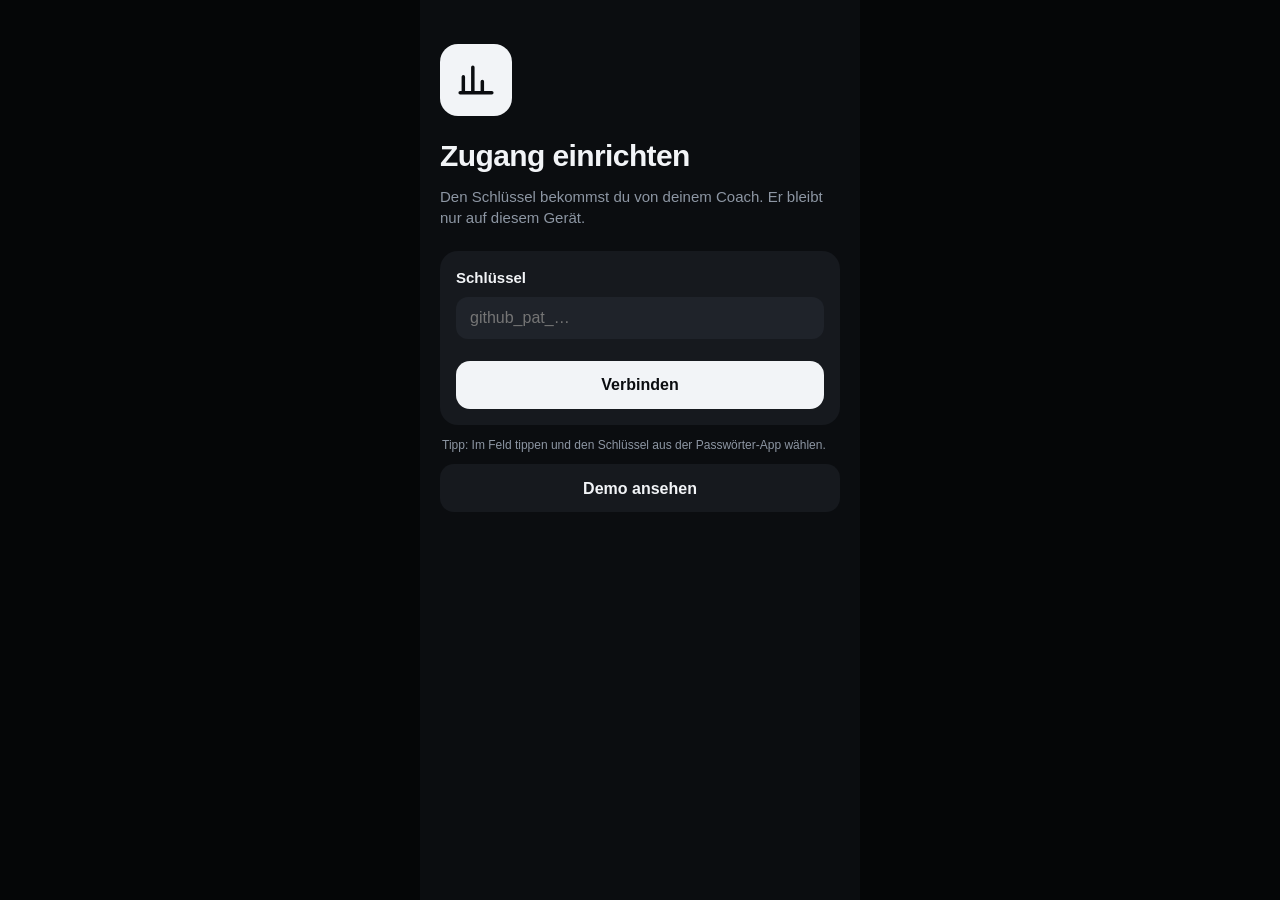
==== index.html @ 3b49b87d "Statusleiste geräteunabhängig: sticky Fläche statt fixed + Messung; Tab-Symbole mittig - Fläche hint" ====
<!doctype html>
<html lang="de">
<head>
  <meta charset="utf-8">
  <meta name="viewport" content="width=device-width, initial-scale=1, viewport-fit=cover">
  <!-- Nur eigene Dateien und die GitHub-API; keine Fremdskripte, keine Tracker -->
  <meta http-equiv="Content-Security-Policy"
        content="default-src 'self'; connect-src 'self' https://api.github.com; script-src 'self'; style-src 'self' 'unsafe-inline'; img-src 'self' data:; manifest-src 'self'; base-uri 'none'; form-action 'none'">
  <meta name="referrer" content="no-referrer">
  <meta name="theme-color" content="#0b0d10">
  <meta name="apple-mobile-web-app-capable" content="yes">
  <meta name="apple-mobile-web-app-status-bar-style" content="black-translucent">
  <meta name="apple-mobile-web-app-title" content="Training">
  <link rel="manifest" href="manifest.webmanifest">
  <link rel="apple-touch-icon" href="icon-180.png">
  <link rel="icon" href="icon.svg" type="image/svg+xml">
  <link rel="stylesheet" href="farben.css">
  <link rel="stylesheet" href="stil.css">
  <title>Trainingsplan</title>
</head>
<body>
  <div class="statusleiste" aria-hidden="true"></div>
  <div class="app">
    <div class="ziehen" id="ziehen" hidden></div>
    <header class="topbar" id="topbar" hidden></header>
    <main id="inhalt"><p class="laden">Lade Plan …</p></main>
  </div>

  <nav class="tabs" id="tabs" hidden>
    <a href="#heute" data-tab="heute">
      <svg viewBox="0 0 24 24"><circle cx="12" cy="12" r="4"/><path d="M12 2v3M12 19v3M2 12h3M19 12h3M4.9 4.9l2.1 2.1M17 17l2.1 2.1M4.9 19.1 7 17M17 7l2.1-2.1"/></svg>
      Heute
    </a>
    <a href="#woche" data-tab="woche">
      <svg viewBox="0 0 24 24"><rect x="3" y="5" width="18" height="16" rx="3"/><path d="M3 10h18M8 3v4M16 3v4"/></svg>
      Woche
    </a>
    <a href="#uebungen" data-tab="uebungen">
      <svg viewBox="0 0 24 24"><path d="M9 6h11M9 12h11M9 18h11"/><circle cx="4.5" cy="6" r="1.2"/><circle cx="4.5" cy="12" r="1.2"/><circle cx="4.5" cy="18" r="1.2"/></svg>
      Übungen
    </a>
    <a href="#block" data-tab="block">
      <svg viewBox="0 0 24 24"><path d="M4 20V10M10 20V4M16 20v-7M22 20H2"/></svg>
      Block
    </a>
  </nav>

  <div class="sheet-hintergrund" id="sheet" hidden>
    <div class="sheet" role="dialog" aria-modal="true" id="sheet-inhalt"></div>
  </div>
  <div class="toast" id="toast" hidden></div>
  <div class="wartet-chip" id="wartet" hidden></div>

  <script src="quelle.js"></script>
  <script src="app.js"></script>
</body>
</html>
---- farben.css ----
/* Farbverzeichnis – die einzige Stelle, an der Farbwerte stehen.

   Ebene 1 „Palette“: rohe Farbwerte, benannt nach Farbton.
   Ebene 2 „Rollen“:  Bedeutungen, die die Oberfläche verwendet (stil.css
                      nutzt ausschließlich diese).

   Farbe tauschen: Wert in der Palette ändern (wirkt überall, wo der Ton
   vorkommt) oder eine Rolle auf einen anderen Palettenton zeigen lassen
   (wirkt nur für diese Bedeutung).

   Neue Übungskategorie, Sportart oder Phase: nur nach Genehmigung; dabei
   hier eine Farbe festlegen (siehe docs/datenformat.md → Feste Listen).
   Ohne eigene Rolle erscheint der Eintrag grau (--farbe-standard).

   Stand 2026-09-15: dunkler Modus festgelegt; Akzent noch offen (vorläufig
   neutral hell). */

:root {
  /* ---------- Ebene 1: Palette ---------- */

  /* Grautöne der Oberfläche */
  --grau-950: #050607;
  --grau-900: #0b0d10;
  --grau-850: #16191e;
  --grau-800: #1f232a;
  --grau-750: #2a2f37;
  --grau-700: #3a404a;
  --grau-400: #8d96a3;
  --grau-50: #f2f4f7;
  --weiss: #ffffff;

  /* Zonen */
  --blaugrau: #6f8ba5;
  --gruen: #36d08a;
  --gelb: #f3c443;
  --orange: #ff8a3d;
  --rot: #ff4d61;

  /* Sportarten und Übungskategorien */
  --violett: #b28cff;
  --violett-hell: #d8c6ff;
  --violett-dunkel: #8b5cf6;
  --zitronengelb: #ffea76;
  --kornblau: #6395ee;
  --rosa: #fd95c1;
  --altrosa: #c17d9c;
  --eisweiss: #f0f7fd;
  --mintgruen: #6bd28d;
  --mintgruen-hell: #a3e4ba;

  /* Phasen */
  --phase-hellgruen: #c2e4bd;
  --phase-hellblau: #8fb8de;
  --phase-blau: #4074b6;
  --phase-tuerkis: #6dd9ce;
  --phase-hellrot: #ff5353;
  --phase-flieder: #cfbbfa;
  --phase-karmin: #cf0d2f;
  --phase-grau: #96a2af;

  /* ---------- Ebene 2: Rollen ---------- */

  /* Flächen und Text */
  --farbe-grund-aussen: var(--grau-950);   /* neben der App (breiter Bildschirm) */
  --farbe-grund: var(--grau-900);
  --farbe-flaeche: var(--grau-850);        /* Karten */
  --farbe-flaeche-2: var(--grau-800);      /* Elemente in Karten */
  --farbe-linie: var(--grau-750);
  --farbe-neutral: var(--grau-700);        /* Abschnitt ohne Zone */
  --farbe-standard: var(--grau-400);       /* Eintrag ohne eigene Farbe */
  --farbe-text: var(--grau-50);
  --farbe-text-leise: var(--grau-400);
  --farbe-text-auf-farbe: var(--grau-900); /* Schrift auf hellen farbigen Flächen */
  --farbe-abdunkeln: rgb(0 0 0 / 0.6);     /* hinter dem Übungsblatt */

  /* Akzent: antippbar, aktiv, hervorgehoben – NOCH OFFEN, vorläufig neutral */
  --farbe-akzent: var(--grau-50);
  --farbe-text-auf-akzent: var(--grau-900);

  /* Trainingszonen (kühl → heiß) */
  --farbe-zone-1: var(--blaugrau);
  --farbe-zone-2: var(--gruen);
  --farbe-zone-3: var(--gelb);
  --farbe-zone-4: var(--orange);
  --farbe-zone-5: var(--rot);

  /* Sportarten */
  --farbe-sport-kraft: var(--violett);
  --farbe-sport-rad: var(--zitronengelb);
  --farbe-sport-schwimmen: var(--kornblau);
  --farbe-sport-laufen: var(--rosa);
  --farbe-sport-wandern: var(--altrosa);
  --farbe-sport-ski: var(--eisweiss);
  --farbe-sport-mobility: var(--mintgruen);
  --farbe-sport-koppel: var(--farbe-standard);
  --farbe-sport-sonstiges: var(--farbe-standard);

  /* Übungskategorien */
  --farbe-kategorie-mobility: var(--mintgruen);
  --farbe-kategorie-faszien: var(--mintgruen-hell);
  --farbe-kategorie-kraft: var(--violett);
  --farbe-kategorie-core: var(--violett-hell);
  --farbe-kategorie-plyometrie: var(--violett-dunkel);
  --farbe-kategorie-lauf-abc: var(--farbe-sport-laufen);
  --farbe-kategorie-aufwaermen: var(--farbe-standard);

  /* Phasen: Fläche und passende Schrift (schwarz oder weiß, keine Aufhellung) */
  --farbe-phase-eingewoehnung: var(--phase-hellgruen);
  --farbe-phase-eingewoehnung-text: var(--grau-900);
  --farbe-phase-grundlage: var(--phase-hellblau);
  --farbe-phase-grundlage-text: var(--grau-900);
  --farbe-phase-aufbau: var(--phase-blau);
  --farbe-phase-aufbau-text: var(--weiss);
  --farbe-phase-entlastung: var(--phase-tuerkis);
  --farbe-phase-entlastung-text: var(--grau-900);
  --farbe-phase-peak: var(--phase-hellrot);
  --farbe-phase-peak-text: var(--grau-900);
  --farbe-phase-taper: var(--phase-flieder);
  --farbe-phase-taper-text: var(--grau-900);
  --farbe-phase-wettkampf: var(--phase-karmin);
  --farbe-phase-wettkampf-text: var(--weiss);
  --farbe-phase-pause: var(--phase-grau);
  --farbe-phase-pause-text: var(--grau-900);

  /* Hinweise und Zustände */
  --farbe-hinweis-coach: var(--farbe-akzent);
  --farbe-fehler: var(--rot);
  --farbe-ausgelassen: var(--grau-700);
  --farbe-warnung: var(--gelb);             /* Kein Zugriff, wartet auf Verbindung */
}
---- stil.css ----
@charset "utf-8";
/* Entwurf A „Heute“: Layout und Formen. Farben nur über Rollen aus farben.css. */

:root {
  --radius: 18px;
  /* Tab-Leiste wie iOS: 49 pt Bedienfläche, darunter der Bereich des Home-Balkens */
  --tabs-hoehe: 50px;
  /* Sichere Ränder (Notch/Dynamic Island, Home-Balken) – vom Gerät geliefert, je iPhone verschieden */
  --rand-oben: env(safe-area-inset-top, 0px);
  --rand-unten: env(safe-area-inset-bottom, 0px);
  /* Unter der Tab-Leiste reicht weniger als der volle Home-Balken-Bereich (Leiste wirkt sonst zu hoch) */
  --rand-unten-tabs: max(calc(var(--rand-unten) - 12px), 6px);
}

* { box-sizing: border-box; }
[hidden] { display: none !important; }
html { -webkit-text-size-adjust: 100%; background: var(--farbe-grund); }

/* Hinter der Statusleiste (Uhr, Akku): Fläche, damit gescrollter Inhalt nicht darunter
   durchscheint. Bewusst „sticky“ im normalen Seitenfluss statt „fixed“: Feste Elemente
   rechnet iOS in der Home-Bildschirm-App je nach Version ab der Unterkante der
   Statusleiste. Die Höhe liefert jedes Gerät selbst (env) – kein Messen, kein Modellwissen.
   Die negative Außenkante sorgt dafür, dass die Fläche keinen Platz belegt. */
.statusleiste {
  position: sticky; top: 0; z-index: 45; display: block;
  height: var(--rand-oben); margin-bottom: calc(-1 * var(--rand-oben));
  pointer-events: none;
  background: color-mix(in srgb, var(--farbe-grund) 92%, transparent);
  backdrop-filter: blur(16px); -webkit-backdrop-filter: blur(16px);
}
body {
  margin: 0;
  background: var(--farbe-grund-aussen);
  color: var(--farbe-text);
  font: 15px/1.45 -apple-system, BlinkMacSystemFont, "SF Pro Text", "Segoe UI", Roboto, sans-serif;
  font-variant-numeric: tabular-nums;
  -webkit-font-smoothing: antialiased;
}
body.gesperrt { overflow: hidden; }
a { color: inherit; text-decoration: none; }
button { font: inherit; color: inherit; background: none; border: 0; padding: 0; cursor: pointer; text-align: left; }
h1, h2, h3 { margin: 0; letter-spacing: -0.02em; }

.app {
  max-width: 440px;
  min-height: 100dvh;
  margin: 0 auto;
  background: var(--farbe-grund);
  padding: 0 16px calc(var(--tabs-hoehe) + 28px + var(--rand-unten-tabs));
}

/* ---------- Kopfleiste ---------- */
.topbar {
  position: sticky; top: 0; z-index: 10;
  display: flex; justify-content: space-between; align-items: center; gap: 8px;
  margin: 0 -16px; padding: calc(6px + var(--rand-oben)) 16px 8px;
  background: color-mix(in srgb, var(--farbe-grund) 85%, transparent);
  backdrop-filter: blur(16px); -webkit-backdrop-filter: blur(16px);
}
.knopf {
  display: inline-flex; align-items: center; gap: 6px;
  height: 34px; padding: 0 12px; border-radius: 99px;
  background: var(--farbe-flaeche); font-size: 13px; font-weight: 600;
}
.knopf span { color: var(--farbe-text-leise); font-weight: 500; }
.knopf.stand .dreh { color: var(--farbe-akzent); font-size: 16px; display: inline-block; }
.knopf.stand.dreht .dreh { animation: drehen .7s linear infinite; }
@keyframes drehen { to { transform: rotate(360deg); } }
.zurueck { color: var(--farbe-akzent); }

/* ---------- Typo-Bausteine ---------- */
.titel { padding: 8px 0 18px; }
.titel h1 { font-size: 34px; font-weight: 800; line-height: 1.1; }
.ueber {
  margin: 0 0 4px; font-size: 12px; font-weight: 600; letter-spacing: .06em;
  text-transform: uppercase; color: var(--farbe-text-leise);
  display: flex; align-items: center; gap: 6px; flex-wrap: wrap;
}
.unter { margin: 6px 0 0; color: var(--farbe-text-leise); display: flex; align-items: center; gap: 6px; flex-wrap: wrap; }
.leise { color: var(--farbe-text-leise); }
.klein { font-size: 13px; margin: 6px 0; }
.abschnitt {
  display: flex; justify-content: space-between; align-items: baseline;
  margin: 28px 0 10px; font-size: 20px; font-weight: 700;
}
.abschnitt a { font-size: 14px; font-weight: 600; color: var(--farbe-akzent); }
.abschnitt small { font-size: 14px; color: var(--farbe-text-leise); font-weight: 500; }
.laden { color: var(--farbe-text-leise); padding: 40px 0; text-align: center; }

/* ---------- Karten ---------- */
.karte {
  display: block; position: relative;
  background: var(--farbe-flaeche); border-radius: var(--radius);
  padding: 16px; margin-bottom: 12px;
}
.karte.liste { padding: 4px 0; }
.karte.gross { padding: 18px; overflow: hidden; }
.karte.gross::before {
  content: ""; position: absolute; inset: 0 auto 0 0; width: 4px;
  background: var(--sp, var(--farbe-akzent));
}
.karte.gross h3 { font-size: 22px; font-weight: 750; margin: 10px 0 6px; line-height: 1.2; }
.karte-kopf { display: flex; align-items: center; gap: 8px; font-size: 13px; color: var(--farbe-text-leise); }
.karte-kopf .icon { font-size: 18px; }
.karte-kopf .dauer { margin-left: auto; color: var(--farbe-text); font-weight: 700; font-size: 15px; }
.ziel { margin: 0 0 12px; color: var(--farbe-text-leise); }
.mehr { display: block; margin-top: 12px; color: var(--farbe-akzent); font-weight: 600; font-size: 14px; }
.ruhetag h3 { font-size: 20px; margin: 2px 0 10px; }
.fehler { border: 1px solid var(--farbe-fehler); }

/* Sportfarbe als lokale Variable --sp */
.sp-kraft { --sp: var(--farbe-sport-kraft); }
.sp-rad { --sp: var(--farbe-sport-rad); }
.sp-laufen { --sp: var(--farbe-sport-laufen); }
.sp-mobility, .sp-core { --sp: var(--farbe-sport-mobility); }
.sp-schwimmen { --sp: var(--farbe-sport-schwimmen); }
.sp-wandern { --sp: var(--farbe-sport-wandern); }
.sp-ski { --sp: var(--farbe-sport-ski); }
.sp-koppel { --sp: var(--farbe-sport-koppel); }
.sp-sonstiges { --sp: var(--farbe-sport-sonstiges); }
/* unbekannte Sportart: kein --sp → Standardgrau über den Rückfallwert var(--sp, …) */

/* Pflicht / Optional / Mobility */
.art {
  font-size: 11px; font-weight: 700; letter-spacing: .04em; text-transform: uppercase;
  padding: 2px 7px; border-radius: 6px;
}
.art-pflicht { background: var(--farbe-akzent); color: var(--farbe-text-auf-akzent); }
.art-optional { border: 1px solid var(--farbe-linie); color: var(--farbe-text-leise); }
.art-mob { background: color-mix(in srgb, var(--farbe-sport-mobility) 18%, transparent); color: var(--farbe-sport-mobility); }

/* Phase als lokale Variablen --wt (Fläche) und --wt-text (Schrift, schwarz oder weiß) */
[class*="wt-"] { --wt: var(--farbe-standard); --wt-text: var(--farbe-text-auf-farbe); }
.wt-eingewoehnung { --wt: var(--farbe-phase-eingewoehnung); --wt-text: var(--farbe-phase-eingewoehnung-text); }
.wt-grundlage { --wt: var(--farbe-phase-grundlage); --wt-text: var(--farbe-phase-grundlage-text); }
.wt-aufbau { --wt: var(--farbe-phase-aufbau); --wt-text: var(--farbe-phase-aufbau-text); }
.wt-entlastung { --wt: var(--farbe-phase-entlastung); --wt-text: var(--farbe-phase-entlastung-text); }
.wt-peak { --wt: var(--farbe-phase-peak); --wt-text: var(--farbe-phase-peak-text); }
.wt-taper { --wt: var(--farbe-phase-taper); --wt-text: var(--farbe-phase-taper-text); }
.wt-wettkampf { --wt: var(--farbe-phase-wettkampf); --wt-text: var(--farbe-phase-wettkampf-text); }
.wt-pause { --wt: var(--farbe-phase-pause); --wt-text: var(--farbe-phase-pause-text); }
.typ {
  font-size: 12px; font-weight: 700; padding: 2px 8px; border-radius: 99px; text-transform: none; letter-spacing: 0;
  background: var(--wt); color: var(--wt-text);
}
.typ-flaeche { background: var(--wt); color: var(--wt-text); }

/* ---------- Chips & Zonen ---------- */
.chips { display: flex; flex-wrap: wrap; gap: 6px; margin-top: 10px; }
.chip {
  font-size: 13px; font-weight: 600; padding: 4px 9px; border-radius: 8px;
  background: var(--farbe-flaeche-2); white-space: nowrap;
}
.chip.leise { font-weight: 500; }
.chip.abgeleitet { background: transparent; border: 1px dashed var(--farbe-linie); color: var(--farbe-text-leise); }
.chip.zone { color: var(--farbe-text-auf-farbe); font-weight: 800; }
.z-Z1 { background: var(--farbe-zone-1); } .z-Z2 { background: var(--farbe-zone-2); }
.z-Z3 { background: var(--farbe-zone-3); } .z-Z4 { background: var(--farbe-zone-4); }
.z-Z5 { background: var(--farbe-zone-5); } .z-x { background: var(--farbe-neutral); }

/* Blockdiagramm */
.diagramm { display: flex; align-items: flex-end; gap: 2px; height: 44px; margin: 6px 0 4px; }
.diagramm.gross { height: 96px; }
.seg { border-radius: 4px 4px 2px 2px; min-width: 3px; }
.seg-pause { opacity: .55; }
.achse { display: flex; justify-content: space-between; font-size: 11px; color: var(--farbe-text-leise); margin-top: 4px; }
.legende { display: flex; gap: 12px; margin-top: 12px; font-size: 12px; color: var(--farbe-text-leise); }
.legende i { display: inline-block; width: 10px; height: 10px; border-radius: 3px; margin-right: 4px; vertical-align: -1px; }

/* ---------- Status-Punkte ----------
   geplant:     Pflicht gefüllt, optional/Mobility nur Ring
   erledigt:    gefüllt mit Häkchen
   teilweise:   halb gefüllt
   ausgelassen: grauer Ring, Titel durchgestrichen */
.p {
  --gr: 10px;
  flex: none; display: inline-grid; place-items: center;
  width: var(--gr); height: var(--gr); border-radius: 50%;
  border: 2px solid var(--sp, var(--farbe-text-leise)); background: transparent;
  font-style: normal; font-size: calc(var(--gr) * .6); font-weight: 900; line-height: 1;
  color: var(--farbe-text-auf-farbe);
}
.p.voll, .p.st-erledigt { background: var(--sp); }
.p.st-erledigt::after { content: "\2713"; }
.p.st-teilweise { background: linear-gradient(90deg, var(--sp) 50%, transparent 50%); }
.p.st-ausgelassen { border-color: var(--farbe-ausgelassen); background: transparent; }
.p.gross { --gr: 18px; }
.p.klein { --gr: 9px; border-width: 1.5px; }
.p.klein.st-erledigt::after { content: none; }
.ist-ausgelassen b, .ist-ausgelassen h1 { text-decoration: line-through; text-decoration-color: var(--farbe-text-leise); }
.ist-ausgelassen { opacity: .6; }
.karte.gross.ist-ausgelassen { opacity: 1; }
.karte.gross.ist-ausgelassen > :not(.karte-fuss),
.karte.gross.ist-ausgelassen .mehr { opacity: .6; }
.status { font-weight: 700; color: var(--farbe-text); }

/* ---------- Zeilen ---------- */
.zeile, .uebung-zeile {
  display: flex; align-items: center; gap: 12px; width: 100%;
  padding: 12px 14px; background: var(--farbe-flaeche); border-radius: 14px; margin-bottom: 6px;
}
.karte.liste .uebung-zeile, .karte.liste .woche-zeile { border-radius: 0; margin: 0; background: none; }
.karte.liste > * + * { border-top: 1px solid var(--farbe-linie); }
.zeile-text { flex: 1; min-width: 0; display: flex; flex-direction: column; }
.zeile-text b { font-weight: 600; }
.zeile-text small { color: var(--farbe-text-leise); font-size: 13px; }
.zeile-text small.akzent { color: var(--farbe-akzent); }
.pfeil-rechts { color: var(--farbe-text-leise); font-size: 20px; }
.nr {
  flex: none; width: 26px; height: 26px; border-radius: 50%; display: grid; place-items: center;
  background: var(--farbe-flaeche-2); font-size: 13px; font-weight: 700;
}
.marke { font-size: 11px; font-weight: 700; color: var(--farbe-akzent); white-space: nowrap; }
.kat-punkt { display: inline-block; width: 10px; height: 10px; border-radius: 3px; flex: none; background: var(--farbe-standard); }
.kat-mobility { background: var(--farbe-kategorie-mobility); }
.kat-faszien { background: var(--farbe-kategorie-faszien); }
.kat-core { background: var(--farbe-kategorie-core); }
.kat-kraft { background: var(--farbe-kategorie-kraft); }
.kat-plyometrie { background: var(--farbe-kategorie-plyometrie); }
.kat-lauf-abc { background: var(--farbe-kategorie-lauf-abc); }
.kat-aufwaermen { background: var(--farbe-kategorie-aufwaermen); }

/* Tage mit Trennlinien */
.tag-gruppe { display: flex; gap: 12px; padding: 10px 0; scroll-margin-top: 64px; }
.tag-gruppe + .tag-gruppe { border-top: 1px solid var(--farbe-linie); }
.tag-gruppe .zeile:last-child { margin-bottom: 0; }
.tag-label {
  flex: none; width: 44px; padding-top: 8px; text-align: center;
  display: flex; flex-direction: column; line-height: 1.15;
}
.tag-label b { font-size: 13px; color: var(--farbe-text-leise); font-weight: 600; }
.tag-label span { font-size: 20px; font-weight: 750; }
.tag-liste { flex: 1; min-width: 0; }
.tag-gruppe .klein { padding-top: 10px; }
.ist-heute .tag-label b, .ist-heute .tag-label span { color: var(--farbe-akzent); }
.ist-heute .tag-label span { text-decoration: underline; text-underline-offset: 4px; text-decoration-thickness: 2px; }
.aussen { opacity: .4; }
.essen-klein { font-size: 13px; color: var(--farbe-text-leise); margin: 8px 4px 0; }

/* ---------- Hinweise ---------- */
.hinweis {
  background: var(--farbe-flaeche); border-radius: 14px; padding: 12px 14px; margin-bottom: 10px;
  border-left: 3px solid var(--farbe-linie);
}
.hinweis .ueber { display: block; }
.hinweis.coach { border-left-color: var(--farbe-hinweis-coach); }
.fussnote { font-size: 12px; color: var(--farbe-text-leise); margin: 6px 2px; }

/* ---------- Heute: Fortschritt ---------- */
.fortschritt { display: grid; grid-template-columns: repeat(3, 1fr); gap: 8px; }
.zaehler { display: flex; flex-direction: column; gap: 4px; }
.zaehler b { font-size: 24px; font-weight: 800; }
.zaehler b small { font-size: 15px; color: var(--farbe-text-leise); font-weight: 600; }
.zaehler span { font-size: 12px; color: var(--farbe-text-leise); }
.punkte { display: flex; gap: 3px; }
.punkte i { flex: 1; height: 6px; border-radius: 3px; background: var(--farbe-flaeche-2); }
.punkte i.voll { background: var(--farbe-akzent); }

/* ---------- Woche: Navigation & Kalender ---------- */
.wochen-nav { display: flex; align-items: center; gap: 8px; padding: 6px 0 14px; }
.wochen-nav .kw { flex: 1; text-align: center; }
.wochen-nav .kw .ueber { justify-content: center; margin: 0; }
.wochen-nav h1 { font-size: 34px; font-weight: 800; line-height: 1.1; }
.wochen-nav p { margin: 2px 0 0; color: var(--farbe-text-leise); font-size: 14px; }
.pfeil {
  flex: none; width: 44px; height: 44px; border-radius: 50%;
  display: grid; place-items: center; background: var(--farbe-flaeche);
  font-size: 26px; line-height: 1; padding-bottom: 3px; color: var(--farbe-text);
}
.pfeil.aus { opacity: .25; pointer-events: none; }

.kalender {
  display: grid; grid-template-columns: repeat(7, minmax(0, 1fr)); gap: 4px;
  background: var(--farbe-flaeche); border-radius: var(--radius); padding: 6px; margin-bottom: 8px;
}
.kal-tag {
  display: flex; flex-direction: column; align-items: center; gap: 2px;
  padding: 8px 0 9px; border-radius: 12px; text-align: center;
}
.kal-tag span { font-size: 11px; font-weight: 600; color: var(--farbe-text-leise); text-transform: uppercase; }
.kal-tag b { font-size: 18px; font-weight: 750; }
.kal-tag i { display: flex; gap: 3px; height: 9px; margin-top: 3px; font-style: normal; }
.kal-tag.ist-heute { background: var(--farbe-akzent); color: var(--farbe-text-auf-akzent); }
.kal-tag.ist-heute span { color: inherit; opacity: .7; }
.kal-tag.aussen { opacity: .3; }
.kal-tag:disabled { cursor: default; }
.kal-legende { display: flex; flex-wrap: wrap; gap: 4px 12px; font-size: 12px; color: var(--farbe-text-leise); margin: 0 4px 14px; }
.kal-legende span { display: inline-flex; align-items: center; gap: 5px; }

.wochenkopf h2 { font-size: 19px; font-weight: 700; line-height: 1.3; margin: 8px 0 14px; }
.kennzahlen { display: grid; grid-template-columns: repeat(4, 1fr); gap: 6px; }
.kennzahlen div { display: flex; flex-direction: column; }
.kennzahlen b { font-size: 18px; font-weight: 800; }
.kennzahlen b small { font-size: 13px; color: var(--farbe-text-leise); font-weight: 600; }
.kennzahlen span { font-size: 12px; color: var(--farbe-text-leise); }
.leer-woche { text-align: center; padding: 32px 20px; }
.leer-woche .ueber { justify-content: center; }
.leer-woche h2 { font-size: 20px; margin: 8px 0 6px; }
.leer-woche p { margin: 0; }

/* ---------- Einheit ---------- */
.einheit-kopf { padding: 6px 0 16px; }
.einheit-kopf h1 { font-size: 28px; font-weight: 800; line-height: 1.15; margin-top: 4px; }
.einheit-kopf .ziel { margin-top: 12px; color: var(--farbe-text); opacity: .85; }
.block {
  background: var(--farbe-flaeche); border-radius: 14px; padding: 12px 14px; margin-bottom: 8px;
  border-left: 4px solid var(--farbe-neutral);
}
.block p { margin: 8px 0 0; color: var(--farbe-text-leise); font-size: 14px; }
.block .chips { margin-top: 8px; }
.block-kopf { display: flex; justify-content: space-between; font-size: 15px; }
.block-kopf span { font-weight: 700; }
.block .pause { color: var(--farbe-text); opacity: .75; }
.z-rand-Z1 { border-left-color: var(--farbe-zone-1); } .z-rand-Z2 { border-left-color: var(--farbe-zone-2); }
.z-rand-Z3 { border-left-color: var(--farbe-zone-3); } .z-rand-Z4 { border-left-color: var(--farbe-zone-4); }
.z-rand-Z5 { border-left-color: var(--farbe-zone-5); }

/* Alternative (Einheit und Übungsblatt): abgetrennter Bereich */
.alternative-bereich { margin-top: 28px; border-top: 1px solid var(--farbe-linie); }
.sheet .alternative-bereich { margin: 26px -18px 0; padding: 0 18px; }
.alternativen { display: grid; grid-template-columns: 1fr 1fr; gap: 8px; }
.alternativen.einspaltig { grid-template-columns: 1fr; }
.alternativ-karte {
  display: block; width: 100%; background: var(--farbe-flaeche); border-radius: 12px; padding: 10px 12px;
  font-weight: 600; font-size: 14px;
}
.sheet .alternativ-karte { background: var(--farbe-flaeche-2); }
.alternativ-karte small {
  display: block; color: var(--farbe-text-leise); font-weight: 600; font-size: 11px;
  text-transform: uppercase; letter-spacing: .05em;
}
.alternativ-karte p { margin: 4px 0 0; font-weight: 400; }

/* ---------- Übungen ---------- */
.suche {
  width: 100%; height: 42px; border-radius: 12px; border: 0; padding: 0 14px;
  background: var(--farbe-flaeche); color: var(--farbe-text); font: inherit; font-size: 16px;
}
.filterleiste { display: flex; gap: 6px; overflow-x: auto; padding: 12px 0; scrollbar-width: none; }
.filter {
  flex: none; padding: 6px 12px; border-radius: 99px; background: var(--farbe-flaeche);
  font-size: 14px; font-weight: 600; color: var(--farbe-text-leise);
}
.filter.aktiv { background: var(--farbe-akzent); color: var(--farbe-text-auf-akzent); }

/* ---------- Block ---------- */
.countdown { display: grid; grid-template-columns: 1fr 1fr; }
.countdown div { display: flex; flex-direction: column; }
.countdown b { font-size: 40px; font-weight: 800; line-height: 1; color: var(--farbe-akzent); }
.countdown b small { font-size: 20px; color: var(--farbe-text-leise); }
.countdown span { color: var(--farbe-text-leise); font-size: 13px; margin-top: 4px; }
.phasen { display: flex; gap: 3px; height: 22px; align-items: center; }
.phasen span { flex: 1; height: 14px; border-radius: 4px; opacity: .35; background: var(--wt); }
.phasen span.vorbei { opacity: .8; }
.phasen span.jetzt { opacity: 1; height: 22px; box-shadow: 0 0 0 2px var(--farbe-grund), 0 0 0 4px var(--farbe-text); }
.phasen-legende { display: flex; flex-wrap: wrap; gap: 6px 12px; margin-top: 12px; font-size: 12px; color: var(--farbe-text-leise); }
.phasen-legende i { display: inline-block; width: 10px; height: 10px; border-radius: 3px; margin-right: 4px; vertical-align: -1px; background: var(--wt); }
.woche-zeile { display: flex; align-items: center; gap: 12px; padding: 12px 14px; }
.woche-zeile.geplant, .woche-zeile.offen { opacity: .6; }
.woche-zeile.jetzt { background: var(--farbe-flaeche-2) !important; opacity: 1; }
.wnr {
  flex: none; width: 30px; height: 30px; border-radius: 9px; display: grid; place-items: center;
  font-weight: 800; font-size: 14px;
}
.wtext { flex: 1; min-width: 0; display: flex; flex-direction: column; }
.wtext small { color: var(--farbe-text-leise); font-size: 12px; }
.wwert { text-align: right; font-weight: 700; display: flex; flex-direction: column; }
.wwert small { color: var(--farbe-text-leise); font-weight: 500; font-size: 12px; }
.umfang { height: 6px; margin-top: 6px; }
.umfang span { display: block; height: 6px; border-radius: 3px; background: var(--farbe-flaeche-2); outline: 1px solid var(--farbe-linie); overflow: hidden; }
.umfang i { display: block; height: 100%; background: var(--farbe-akzent); }
.tabelle-rahmen { overflow-x: auto; padding: 8px 12px; }
.zonen { width: 100%; border-collapse: collapse; font-size: 13px; }
.zonen th { text-align: left; color: var(--farbe-text-leise); font-weight: 600; padding: 6px 4px; }
.zonen td { padding: 7px 4px; border-top: 1px solid var(--farbe-linie); white-space: nowrap; }

/* ---------- Tab-Leiste ---------- */
.tabs {
  position: fixed; bottom: 0; left: 50%; transform: translateX(-50%); z-index: 20;
  width: min(100%, 440px); height: calc(var(--tabs-hoehe) + var(--rand-unten-tabs));
  display: grid; grid-template-columns: repeat(4, 1fr);
  background: color-mix(in srgb, var(--farbe-flaeche) 88%, transparent);
  backdrop-filter: blur(20px); -webkit-backdrop-filter: blur(20px);
  border-top: 1px solid var(--farbe-linie);
}
/* Symbol und Beschriftung senkrecht mittig in der ganzen Leiste */
.tabs a {
  display: flex; flex-direction: column; align-items: center; justify-content: center; gap: 2px;
  font-size: 10px; font-weight: 600; color: var(--farbe-text-leise);
}
.tabs svg { width: 24px; height: 24px; fill: none; stroke: currentColor; stroke-width: 1.8; stroke-linecap: round; stroke-linejoin: round; }
.tabs a.aktiv { color: var(--farbe-akzent); }

/* ---------- Blatt (Übungsdetails) ---------- */
.sheet-hintergrund {
  position: fixed; inset: 0; z-index: 30; background: transparent;
  transition: background .25s; display: flex; align-items: flex-end; justify-content: center;
}
.sheet-hintergrund.offen { background: var(--farbe-abdunkeln); }
.sheet {
  position: relative; width: min(100%, 440px); max-height: 88dvh; overflow-y: auto;
  background: var(--farbe-flaeche); border-radius: 22px 22px 0 0;
  padding: 10px 18px calc(28px + var(--rand-unten));
  transform: translateY(100%); transition: transform .25s ease-out;
}
.offen .sheet { transform: none; }
.griff { width: 40px; height: 5px; border-radius: 3px; background: var(--farbe-linie); margin: 0 auto 14px; }
.knopf-rund {
  position: absolute; top: 14px; right: 14px; width: 30px; height: 30px; border-radius: 50%;
  background: var(--farbe-flaeche-2); display: grid; place-items: center; font-size: 13px; color: var(--farbe-text-leise);
}
.sheet h2 { font-size: 24px; font-weight: 800; margin: 2px 40px 12px 0; }
.sheet h3 { margin: 22px 0 8px; color: var(--farbe-text-leise); text-transform: uppercase; letter-spacing: .05em; font-size: 12px; }
.sheet ul { margin: 0; padding-left: 18px; }
.sheet li { margin-bottom: 6px; }
.sheet ul.fehlerliste li::marker { content: "\2715  "; color: var(--farbe-fehler); }
.sheet .karte.liste { background: var(--farbe-flaeche-2); }
.dosis {
  display: flex; flex-wrap: wrap; align-items: baseline; gap: 4px 12px;
  background: var(--farbe-flaeche-2); border-left: 3px solid var(--farbe-akzent); border-radius: 12px; padding: 10px 14px;
}
.dosis b { font-size: 18px; color: var(--farbe-text); }
.dosis span { font-size: 13px; color: var(--farbe-text-leise); }
.dosis p { flex-basis: 100%; margin: 2px 0 0; font-size: 14px; }
.dosis.leise { border-left-color: var(--farbe-linie); }
.dosis.leise b { font-size: 15px; }
.ablauf { counter-reset: schritt; list-style: none; padding: 0; margin: 0; }
.ablauf li { counter-increment: schritt; position: relative; padding: 0 0 14px 40px; margin: 0; }
.ablauf li::before {
  content: counter(schritt); position: absolute; left: 0; top: -2px;
  width: 26px; height: 26px; border-radius: 50%; display: grid; place-items: center;
  background: var(--farbe-akzent); color: var(--farbe-text-auf-akzent); font-weight: 800; font-size: 13px;
}
.ablauf li:not(:last-child)::after {
  content: ""; position: absolute; left: 12.5px; top: 26px; bottom: 2px; width: 1px; background: var(--farbe-linie);
}

.toast {
  position: fixed; left: 50%; transform: translateX(-50%); z-index: 40;
  bottom: calc(var(--tabs-hoehe) + 16px + var(--rand-unten-tabs));
  background: var(--farbe-text); color: var(--farbe-grund); font-weight: 600; font-size: 14px;
  padding: 10px 16px; border-radius: 99px; white-space: nowrap;
}

/* ---------- Heute: Tag blättern ---------- */
.tag-nav { padding-bottom: 10px; }
.tag-nav .tag-info { display: flex; justify-content: center; align-items: center; gap: 6px; flex-wrap: wrap; }
.heute-leiste { display: flex; justify-content: center; margin: -2px 0 14px; }
.heute-knopf {
  font-size: 13px; font-weight: 700; padding: 6px 14px; border-radius: 99px;
  background: var(--farbe-akzent); color: var(--farbe-text-auf-akzent);
}
a.tag-label { color: inherit; }

/* ---------- Status melden (Entwurf) ---------- */
.karte-rahmen { position: relative; }
.karte-rahmen .karte.gross { margin-bottom: 12px; }
/* Statusmarke: rechts in der Fußzeile der Karte, senkrecht mittig zu „Details“ */
.karte-fuss { display: flex; justify-content: space-between; align-items: center; gap: 10px; margin-top: 12px; }
.karte-fuss .mehr { margin-top: 0; }
.status-marke {
  display: inline-flex; align-items: center; gap: 6.5px;
  height: 34px; padding: 0 13px; border-radius: 99px;
  background: color-mix(in srgb, var(--sp, var(--farbe-akzent)) 18%, var(--farbe-flaeche-2));
  font-size: 13.5px; font-weight: 700;
}
.status-marke .p { --gr: 15.5px; }
.status-marke .p.st-ausgelassen { border-color: var(--sp); } /* Ring in Sportfarbe wie der Seitenbalken */

.status-wahl { margin: 0 0 8px; }
.st-knoepfe { display: grid; grid-template-columns: repeat(3, 1fr); gap: 6px; }
.st-knopf {
  display: flex; align-items: center; justify-content: center; gap: 6px;
  padding: 9px 6px; border-radius: 11px; text-align: center;
  background: var(--farbe-flaeche); border: 1px solid transparent;
  font-size: 13px; font-weight: 600; color: var(--farbe-text-leise);
  --sp: var(--farbe-text-leise);
}
.st-knopf .p { --gr: 15px; }
.st-knopf.aktiv { color: var(--farbe-text); border-color: var(--farbe-akzent); --sp: var(--farbe-akzent); }
.st-knopf:disabled { opacity: .35; cursor: default; }
.status-hinweis { font-size: 12px; color: var(--farbe-text-leise); margin: 10px 2px 0; min-height: 1.45em; }
.dreh-klein { display: inline-block; animation: drehen .7s linear infinite; }
.wartet-chip {
  position: fixed; left: 50%; transform: translateX(-50%); z-index: 25;
  bottom: calc(var(--tabs-hoehe) + 16px + var(--rand-unten-tabs));
  background: var(--farbe-flaeche-2); color: var(--farbe-warnung); font-weight: 700; font-size: 13px;
  padding: 8px 14px; border-radius: 99px; white-space: nowrap;
}
.ziehen {
  position: absolute; left: 0; right: 0; top: calc(var(--rand-oben) + 4px);
  text-align: center; font-size: 13px; font-weight: 600; color: var(--farbe-text-leise);
  transition: transform .1s linear; pointer-events: none;
}
.app { position: relative; }

/* ---------- Zugang (Entwurf) ---------- */
.zugang { padding: calc(40px + var(--rand-oben)) 4px 20px; }
.zugang h1 { font-size: 30px; font-weight: 800; margin: 18px 0 8px; }
.zugang > .leise { margin: 0 0 22px; }
.zugang .ablauf { margin: 8px 0 20px; }
.app-icon {
  width: 72px; height: 72px; border-radius: 18px; display: grid; place-items: center;
  background: var(--farbe-akzent); color: var(--farbe-text-auf-akzent);
}
.app-icon svg { width: 38px; height: 38px; fill: none; stroke: currentColor; stroke-width: 2.2; stroke-linecap: round; }
.teilen-symbol { display: inline-block; padding: 0 4px; border-radius: 5px; background: var(--farbe-flaeche-2); }
.zugang-form label { display: block; font-weight: 600; margin-bottom: 8px; }
.zugang-form .suche { margin-bottom: 12px; background: var(--farbe-flaeche-2); }
.unsichtbar { position: absolute; width: 1px; height: 1px; opacity: 0; pointer-events: none; }
.feld-fehler { color: var(--farbe-fehler); font-size: 14px; margin: -4px 0 12px; }
.knopf-breit {
  display: flex; justify-content: center; align-items: center; width: 100%; height: 48px;
  border-radius: 14px; font-size: 16px; font-weight: 700; text-align: center;
  background: var(--farbe-akzent); color: var(--farbe-text-auf-akzent); margin-top: 10px;
}
.knopf-breit:disabled { opacity: .6; }
.knopf-breit.zweit { background: var(--farbe-flaeche); color: var(--farbe-text); }
.knopf-breit.gefahr { background: var(--farbe-flaeche-2); color: var(--farbe-fehler); margin-top: 16px; }

/* Zugang am Seitenende: zurückhaltend, keine Karte */
.zugang-fuss { margin: 34px 2px 0; padding-top: 16px; border-top: 1px solid var(--farbe-linie); color: var(--farbe-text-leise); }
.zugang-fuss .ueber { font-weight: 800; letter-spacing: .08em; }
.zugang-fuss dl { display: grid; grid-template-columns: auto 1fr; gap: 4px 14px; margin: 8px 0 0; font-size: 13px; }
.zugang-fuss dt { color: var(--farbe-text-leise); }
.zugang-fuss dd { margin: 0; color: var(--farbe-text-leise); }
.zugang-fuss .fussnote { margin: 10px 0 0; }
.text-knopf { margin-top: 12px; font-size: 13px; font-weight: 400; color: var(--farbe-text-leise); text-decoration: underline; }

/* Ohne Kopfleiste (eine Person): Inhalt beginnt unter der Notch */
.topbar[hidden] ~ #inhalt { padding-top: calc(var(--rand-oben) + 4px); }
.hinweis.warnung { border-left-color: var(--farbe-warnung); margin-top: 6px; }
.hinweis.warnung a { display: block; margin-top: 6px; font-weight: 700; color: var(--farbe-akzent); }
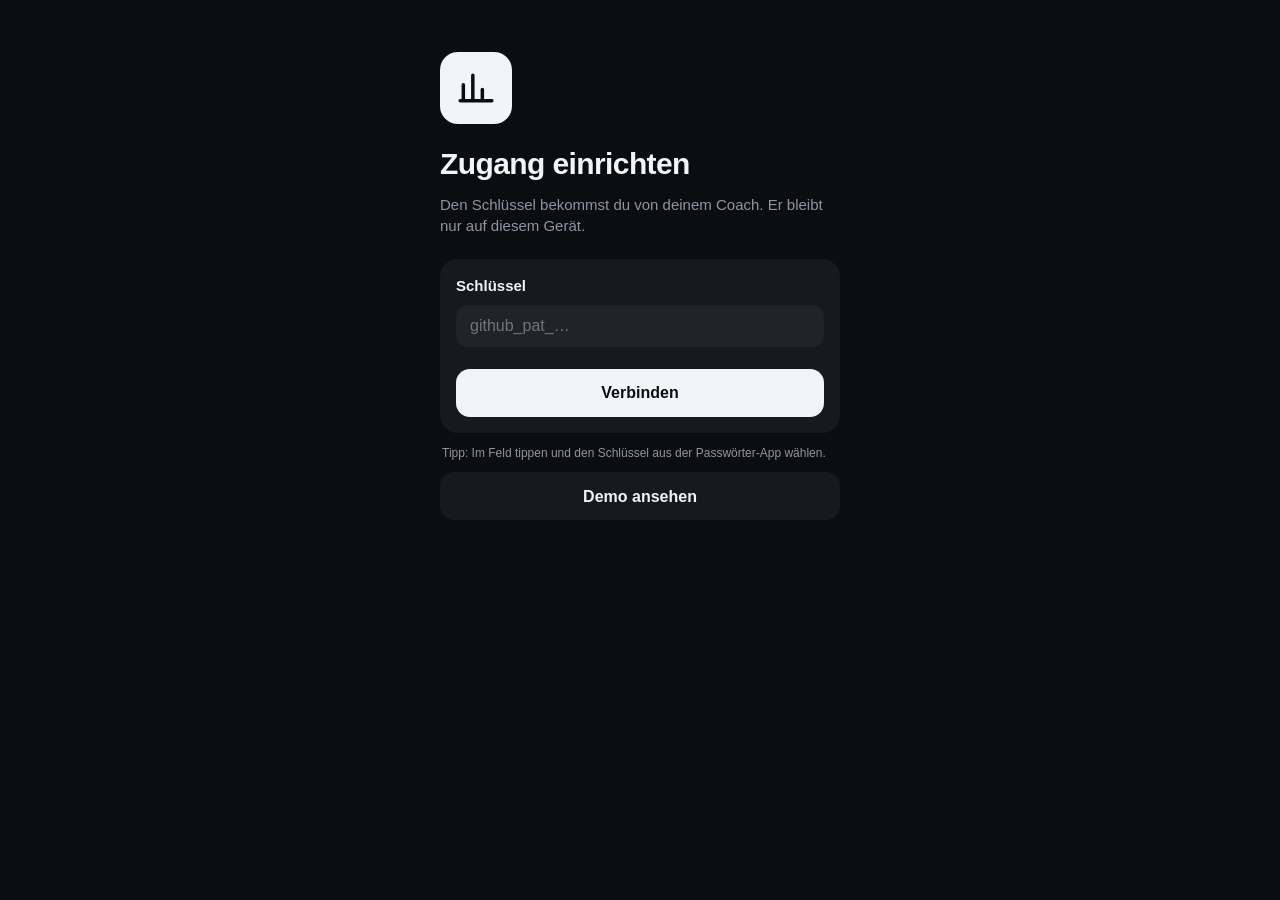
==== commit d43be341: "Statusleiste nicht mehr durchsichtig: iOS-26-Unschärfe über dem Inhalt vermeiden Ab iOS 26 legt das " ====
--- a/index.html
+++ b/index.html
@@ -9,7 +9,9 @@
   <meta name="referrer" content="no-referrer">
   <meta name="theme-color" content="#0b0d10">
   <meta name="apple-mobile-web-app-capable" content="yes">
-  <meta name="apple-mobile-web-app-status-bar-style" content="black-translucent">
+  <!-- Keine durchsichtige Statusleiste: Ab iOS 26 legt das System sonst einen Unschärfe-Verlauf
+       („scroll edge effect“) über den oberen Inhalt. Ohne die Angabe liegt die App unter der
+       Statusleiste; deren Farbe übernimmt iOS vom Seitenhintergrund. -->
   <meta name="apple-mobile-web-app-title" content="Training">
   <link rel="manifest" href="manifest.webmanifest">
   <link rel="apple-touch-icon" href="icon-180.png">
@@ -19,7 +21,6 @@
   <title>Trainingsplan</title>
 </head>
 <body>
-  <div class="statusleiste" aria-hidden="true"></div>
   <div class="app">
     <div class="ziehen" id="ziehen" hidden></div>
     <header class="topbar" id="topbar" hidden></header>
--- a/stil.css
+++ b/stil.css
@@ -7,6 +7,9 @@
   --tabs-hoehe: 50px;
   /* Sichere Ränder (Notch/Dynamic Island, Home-Balken) – vom Gerät geliefert, je iPhone verschieden */
   --rand-oben: env(safe-area-inset-top, 0px);
+  /* Abstand oben: unter der Statusleiste (meist 0 gemeldet) mit etwas Luft; bei Geräten, die
+     doch einen Rand melden (z. B. Querformat, ältere iOS-Versionen), mindestens dieser Rand */
+  --abstand-oben: max(var(--rand-oben), 12px);
   --rand-unten: env(safe-area-inset-bottom, 0px);
   /* Unter der Tab-Leiste reicht weniger als der volle Home-Balken-Bereich (Leiste wirkt sonst zu hoch) */
   --rand-unten-tabs: max(calc(var(--rand-unten) - 12px), 6px);
@@ -16,21 +19,9 @@
 [hidden] { display: none !important; }
 html { -webkit-text-size-adjust: 100%; background: var(--farbe-grund); }
 
-/* Hinter der Statusleiste (Uhr, Akku): Fläche, damit gescrollter Inhalt nicht darunter
-   durchscheint. Bewusst „sticky“ im normalen Seitenfluss statt „fixed“: Feste Elemente
-   rechnet iOS in der Home-Bildschirm-App je nach Version ab der Unterkante der
-   Statusleiste. Die Höhe liefert jedes Gerät selbst (env) – kein Messen, kein Modellwissen.
-   Die negative Außenkante sorgt dafür, dass die Fläche keinen Platz belegt. */
-.statusleiste {
-  position: sticky; top: 0; z-index: 45; display: block;
-  height: var(--rand-oben); margin-bottom: calc(-1 * var(--rand-oben));
-  pointer-events: none;
-  background: color-mix(in srgb, var(--farbe-grund) 92%, transparent);
-  backdrop-filter: blur(16px); -webkit-backdrop-filter: blur(16px);
-}
 body {
   margin: 0;
-  background: var(--farbe-grund-aussen);
+  background: var(--farbe-grund); /* auch Farbe der iOS-Statusleiste */
   color: var(--farbe-text);
   font: 15px/1.45 -apple-system, BlinkMacSystemFont, "SF Pro Text", "Segoe UI", Roboto, sans-serif;
   font-variant-numeric: tabular-nums;
@@ -53,7 +44,7 @@
 .topbar {
   position: sticky; top: 0; z-index: 10;
   display: flex; justify-content: space-between; align-items: center; gap: 8px;
-  margin: 0 -16px; padding: calc(6px + var(--rand-oben)) 16px 8px;
+  margin: 0 -16px; padding: var(--abstand-oben) 16px 8px;
   background: color-mix(in srgb, var(--farbe-grund) 85%, transparent);
   backdrop-filter: blur(16px); -webkit-backdrop-filter: blur(16px);
 }
@@ -488,14 +479,14 @@
   padding: 8px 14px; border-radius: 99px; white-space: nowrap;
 }
 .ziehen {
-  position: absolute; left: 0; right: 0; top: calc(var(--rand-oben) + 4px);
+  position: absolute; left: 0; right: 0; top: 4px;
   text-align: center; font-size: 13px; font-weight: 600; color: var(--farbe-text-leise);
   transition: transform .1s linear; pointer-events: none;
 }
 .app { position: relative; }
 
 /* ---------- Zugang (Entwurf) ---------- */
-.zugang { padding: calc(40px + var(--rand-oben)) 4px 20px; }
+.zugang { padding: calc(28px + var(--abstand-oben)) 4px 20px; }
 .zugang h1 { font-size: 30px; font-weight: 800; margin: 18px 0 8px; }
 .zugang > .leise { margin: 0 0 22px; }
 .zugang .ablauf { margin: 8px 0 20px; }
@@ -528,6 +519,7 @@
 .text-knopf { margin-top: 12px; font-size: 13px; font-weight: 400; color: var(--farbe-text-leise); text-decoration: underline; }
 
 /* Ohne Kopfleiste (eine Person): Inhalt beginnt unter der Notch */
-.topbar[hidden] ~ #inhalt { padding-top: calc(var(--rand-oben) + 4px); }
+.topbar[hidden] ~ #inhalt { padding-top: var(--abstand-oben); }
 .hinweis.warnung { border-left-color: var(--farbe-warnung); margin-top: 6px; }
 .hinweis.warnung a { display: block; margin-top: 6px; font-weight: 700; color: var(--farbe-akzent); }
+
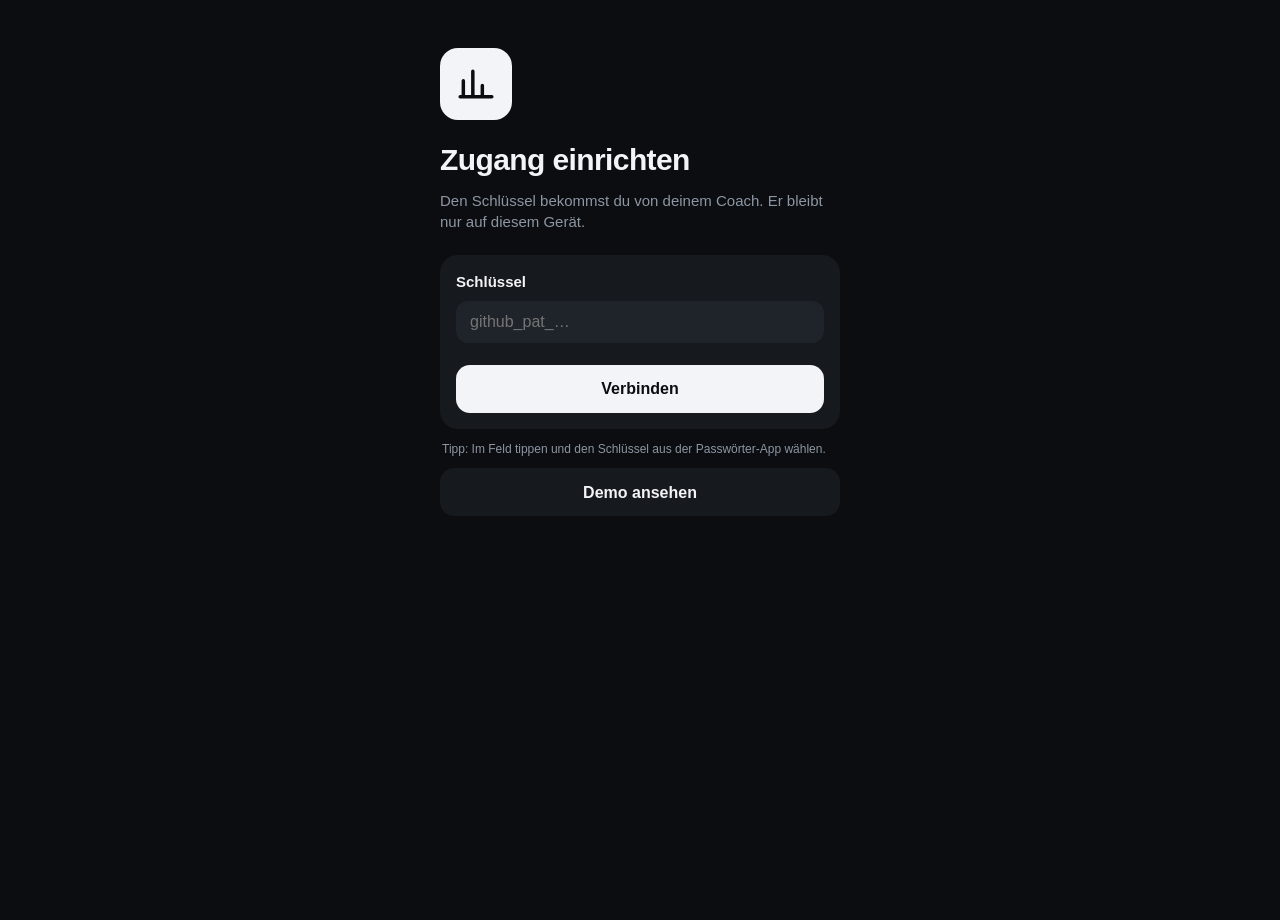
==== commit ca9ac4f7: "Undurchsichtige, haftende Oberkante gegen den iOS-26/27-Unschärfe-Verlauf iOS zeichnet oben einen Un" ====
--- a/index.html
+++ b/index.html
@@ -9,18 +9,21 @@
   <meta name="referrer" content="no-referrer">
   <meta name="theme-color" content="#0b0d10">
   <meta name="apple-mobile-web-app-capable" content="yes">
-  <!-- Keine durchsichtige Statusleiste: Ab iOS 26 legt das System sonst einen Unschärfe-Verlauf
-       („scroll edge effect“) über den oberen Inhalt. Ohne die Angabe liegt die App unter der
-       Statusleiste; deren Farbe übernimmt iOS vom Seitenhintergrund. -->
+  <!-- Undurchsichtige Statusleiste („default“): Bei „black-translucent“ legt iOS ab Version 26
+       einen Unschärfe-Verlauf („scroll edge effect“) über den oberen Inhalt. So liegt die App
+       unterhalb der Statusleiste. iOS liest die Angabe nur beim Hinzufügen zum Home-Bildschirm:
+       nach einer Änderung App löschen und neu hinzufügen. -->
+  <meta name="apple-mobile-web-app-status-bar-style" content="default">
   <meta name="apple-mobile-web-app-title" content="Training">
   <link rel="manifest" href="manifest.webmanifest">
-  <link rel="apple-touch-icon" href="icon-180.png">
+  <link rel="apple-touch-icon" href="icon-180.png?v=3">
   <link rel="icon" href="icon.svg" type="image/svg+xml">
   <link rel="stylesheet" href="farben.css">
   <link rel="stylesheet" href="stil.css">
   <title>Trainingsplan</title>
 </head>
 <body>
+  <div class="oberkante" aria-hidden="true"></div>
   <div class="app">
     <div class="ziehen" id="ziehen" hidden></div>
     <header class="topbar" id="topbar" hidden></header>
--- a/stil.css
+++ b/stil.css
@@ -9,7 +9,7 @@
   --rand-oben: env(safe-area-inset-top, 0px);
   /* Abstand oben: unter der Statusleiste (meist 0 gemeldet) mit etwas Luft; bei Geräten, die
      doch einen Rand melden (z. B. Querformat, ältere iOS-Versionen), mindestens dieser Rand */
-  --abstand-oben: max(var(--rand-oben), 12px);
+  --abstand-oben: max(var(--rand-oben), 20px);
   --rand-unten: env(safe-area-inset-bottom, 0px);
   /* Unter der Tab-Leiste reicht weniger als der volle Home-Balken-Bereich (Leiste wirkt sonst zu hoch) */
   --rand-unten-tabs: max(calc(var(--rand-unten) - 12px), 6px);
@@ -19,6 +19,16 @@
 [hidden] { display: none !important; }
 html { -webkit-text-size-adjust: 100%; background: var(--farbe-grund); }
 
+/* Oberkante: undurchsichtige, bildschirmbreite, haftende Fläche in Hintergrundfarbe.
+   iOS 26/27 legt über Web-Apps oben einen Unschärfe-Verlauf („scroll edge effect“), wenn es
+   am oberen Rand keine einfarbige Fläche findet. Diese Fläche liefert sie – ohne Transparenz
+   und ohne Weichzeichner, sonst greift der Effekt wieder. Sie bildet zugleich den Abstand
+   zwischen Statusleiste und Inhalt. */
+.oberkante {
+  position: sticky; top: 0; z-index: 40; display: block;
+  width: 100%; height: var(--abstand-oben);
+  background: var(--farbe-grund);
+}
 body {
   margin: 0;
   background: var(--farbe-grund); /* auch Farbe der iOS-Statusleiste */
@@ -42,11 +52,10 @@
 
 /* ---------- Kopfleiste ---------- */
 .topbar {
-  position: sticky; top: 0; z-index: 10;
+  position: sticky; top: var(--abstand-oben); z-index: 10;
   display: flex; justify-content: space-between; align-items: center; gap: 8px;
-  margin: 0 -16px; padding: var(--abstand-oben) 16px 8px;
-  background: color-mix(in srgb, var(--farbe-grund) 85%, transparent);
-  backdrop-filter: blur(16px); -webkit-backdrop-filter: blur(16px);
+  margin: 0 -16px; padding: 0 16px 8px;
+  background: var(--farbe-grund);
 }
 .knopf {
   display: inline-flex; align-items: center; gap: 6px;
@@ -486,7 +495,7 @@
 .app { position: relative; }
 
 /* ---------- Zugang (Entwurf) ---------- */
-.zugang { padding: calc(28px + var(--abstand-oben)) 4px 20px; }
+.zugang { padding: 28px 4px 20px; }
 .zugang h1 { font-size: 30px; font-weight: 800; margin: 18px 0 8px; }
 .zugang > .leise { margin: 0 0 22px; }
 .zugang .ablauf { margin: 8px 0 20px; }
@@ -519,7 +528,7 @@
 .text-knopf { margin-top: 12px; font-size: 13px; font-weight: 400; color: var(--farbe-text-leise); text-decoration: underline; }
 
 /* Ohne Kopfleiste (eine Person): Inhalt beginnt unter der Notch */
-.topbar[hidden] ~ #inhalt { padding-top: var(--abstand-oben); }
+.topbar[hidden] ~ #inhalt { padding-top: 0; }
 .hinweis.warnung { border-left-color: var(--farbe-warnung); margin-top: 6px; }
 .hinweis.warnung a { display: block; margin-top: 6px; font-weight: 700; color: var(--farbe-akzent); }
 
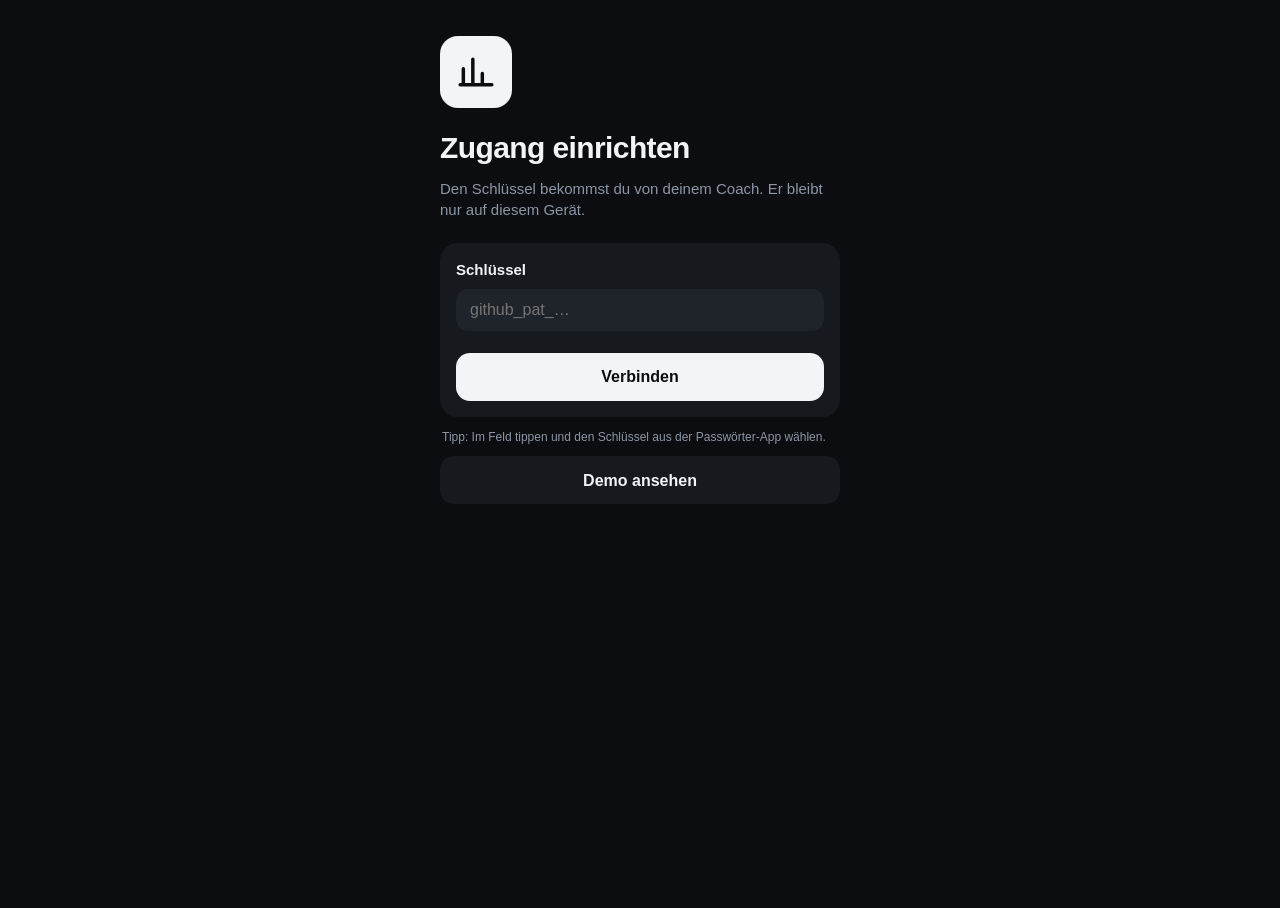
==== commit 965b5da3: "Nur noch ein App-Symbol (icon.png, 180 px); SVG und weitere Größen entfernt Co-Authored-By: Claude O" ====
--- a/index.html
+++ b/index.html
@@ -16,8 +16,8 @@
   <meta name="apple-mobile-web-app-status-bar-style" content="default">
   <meta name="apple-mobile-web-app-title" content="Training">
   <link rel="manifest" href="manifest.webmanifest">
-  <link rel="apple-touch-icon" href="icon-180.png?v=3">
-  <link rel="icon" href="icon.svg" type="image/svg+xml">
+  <link rel="apple-touch-icon" href="icon.png">
+  <link rel="icon" href="icon.png" type="image/png">
   <link rel="stylesheet" href="farben.css">
   <link rel="stylesheet" href="stil.css">
   <title>Trainingsplan</title>
--- a/stil.css
+++ b/stil.css
@@ -3,16 +3,14 @@
 
 :root {
   --radius: 18px;
-  /* Tab-Leiste wie iOS: 49 pt Bedienfläche, darunter der Bereich des Home-Balkens */
-  --tabs-hoehe: 50px;
   /* Sichere Ränder (Notch/Dynamic Island, Home-Balken) – vom Gerät geliefert, je iPhone verschieden */
   --rand-oben: env(safe-area-inset-top, 0px);
   /* Abstand oben: unter der Statusleiste (meist 0 gemeldet) mit etwas Luft; bei Geräten, die
      doch einen Rand melden (z. B. Querformat, ältere iOS-Versionen), mindestens dieser Rand */
-  --abstand-oben: max(var(--rand-oben), 20px);
+  --abstand-oben: max(var(--rand-oben), 8px);
   --rand-unten: env(safe-area-inset-bottom, 0px);
-  /* Unter der Tab-Leiste reicht weniger als der volle Home-Balken-Bereich (Leiste wirkt sonst zu hoch) */
-  --rand-unten-tabs: max(calc(var(--rand-unten) - 12px), 6px);
+  /* Platz, den die Tab-Leiste (Kapsel) unten belegt: Höhe plus Abstand zum unteren Rand */
+  --tabs-platz: calc(62px + max(calc(var(--rand-unten) - 8px), 12px));
 }
 
 * { box-sizing: border-box; }
@@ -29,6 +27,15 @@
   width: 100%; height: var(--abstand-oben);
   background: var(--farbe-grund);
 }
+/* Weiche Kante: Sobald gescrollt ist (app.js setzt body.gescrollt), blendet Inhalt unter der
+   Fläche sanft aus. Ganz oben ist der Verlauf unsichtbar, damit er nichts überdeckt. Er hängt
+   an einem Kind-Element; die haftende Fläche selbst bleibt einfarbig (sonst iOS-Unschärfe). */
+.oberkante::after {
+  content: ""; position: absolute; left: 0; right: 0; top: 100%; height: 16px; pointer-events: none;
+  background: linear-gradient(to bottom, var(--farbe-grund), color-mix(in srgb, var(--farbe-grund) 0%, transparent));
+  opacity: 0; transition: opacity .15s;
+}
+body.gescrollt .oberkante::after { opacity: 1; }
 body {
   margin: 0;
   background: var(--farbe-grund); /* auch Farbe der iOS-Statusleiste */
@@ -47,7 +54,7 @@
   min-height: 100dvh;
   margin: 0 auto;
   background: var(--farbe-grund);
-  padding: 0 16px calc(var(--tabs-hoehe) + 28px + var(--rand-unten-tabs));
+  padding: 0 16px calc(var(--tabs-platz) + 28px);
 }
 
 /* ---------- Kopfleiste ---------- */
@@ -69,7 +76,7 @@
 .zurueck { color: var(--farbe-akzent); }
 
 /* ---------- Typo-Bausteine ---------- */
-.titel { padding: 8px 0 18px; }
+.titel { padding: 2px 0 18px; }
 .titel h1 { font-size: 34px; font-weight: 800; line-height: 1.1; }
 .ueber {
   margin: 0 0 4px; font-size: 12px; font-weight: 600; letter-spacing: .06em;
@@ -257,7 +264,7 @@
 .punkte i.voll { background: var(--farbe-akzent); }
 
 /* ---------- Woche: Navigation & Kalender ---------- */
-.wochen-nav { display: flex; align-items: center; gap: 8px; padding: 6px 0 14px; }
+.wochen-nav { display: flex; align-items: center; gap: 8px; padding: 0 0 14px; }
 .wochen-nav .kw { flex: 1; text-align: center; }
 .wochen-nav .kw .ueber { justify-content: center; margin: 0; }
 .wochen-nav h1 { font-size: 34px; font-weight: 800; line-height: 1.1; }
@@ -299,7 +306,7 @@
 .leer-woche p { margin: 0; }
 
 /* ---------- Einheit ---------- */
-.einheit-kopf { padding: 6px 0 16px; }
+.einheit-kopf { padding: 0 0 16px; }
 .einheit-kopf h1 { font-size: 28px; font-weight: 800; line-height: 1.15; margin-top: 4px; }
 .einheit-kopf .ziel { margin-top: 12px; color: var(--farbe-text); opacity: .85; }
 .block {
@@ -375,21 +382,28 @@
 .zonen td { padding: 7px 4px; border-top: 1px solid var(--farbe-linie); white-space: nowrap; }
 
 /* ---------- Tab-Leiste ---------- */
+/* Tab-Leiste als schwebende Kapsel (iOS 26/27): Abstand zu Seiten, Bildschirmecken und
+   Home-Balken; Symbole mittig, aktiver Tab hinterlegt */
 .tabs {
-  position: fixed; bottom: 0; left: 50%; transform: translateX(-50%); z-index: 20;
-  width: min(100%, 440px); height: calc(var(--tabs-hoehe) + var(--rand-unten-tabs));
+  position: fixed; left: 50%; transform: translateX(-50%); z-index: 20;
+  bottom: max(calc(var(--rand-unten) - 8px), 12px);
+  width: min(calc(100% - 42px), 400px); height: 62px; padding: 0 6px;
   display: grid; grid-template-columns: repeat(4, 1fr);
   background: color-mix(in srgb, var(--farbe-flaeche) 88%, transparent);
   backdrop-filter: blur(20px); -webkit-backdrop-filter: blur(20px);
-  border-top: 1px solid var(--farbe-linie);
-}
-/* Symbol und Beschriftung senkrecht mittig in der ganzen Leiste */
+  border: 1px solid var(--farbe-linie); border-radius: 31px;
+}
 .tabs a {
+  position: relative;
   display: flex; flex-direction: column; align-items: center; justify-content: center; gap: 2px;
   font-size: 10px; font-weight: 600; color: var(--farbe-text-leise);
 }
 .tabs svg { width: 24px; height: 24px; fill: none; stroke: currentColor; stroke-width: 1.8; stroke-linecap: round; stroke-linejoin: round; }
 .tabs a.aktiv { color: var(--farbe-akzent); }
+.tabs a.aktiv::before {
+  content: ""; position: absolute; inset: 6px 2px; z-index: -1; border-radius: 25px;
+  background: var(--farbe-flaeche-2);
+}
 
 /* ---------- Blatt (Übungsdetails) ---------- */
 .sheet-hintergrund {
@@ -437,7 +451,7 @@
 
 .toast {
   position: fixed; left: 50%; transform: translateX(-50%); z-index: 40;
-  bottom: calc(var(--tabs-hoehe) + 16px + var(--rand-unten-tabs));
+  bottom: calc(var(--tabs-platz) + 16px);
   background: var(--farbe-text); color: var(--farbe-grund); font-weight: 600; font-size: 14px;
   padding: 10px 16px; border-radius: 99px; white-space: nowrap;
 }
@@ -483,7 +497,7 @@
 .dreh-klein { display: inline-block; animation: drehen .7s linear infinite; }
 .wartet-chip {
   position: fixed; left: 50%; transform: translateX(-50%); z-index: 25;
-  bottom: calc(var(--tabs-hoehe) + 16px + var(--rand-unten-tabs));
+  bottom: calc(var(--tabs-platz) + 16px);
   background: var(--farbe-flaeche-2); color: var(--farbe-warnung); font-weight: 700; font-size: 13px;
   padding: 8px 14px; border-radius: 99px; white-space: nowrap;
 }
